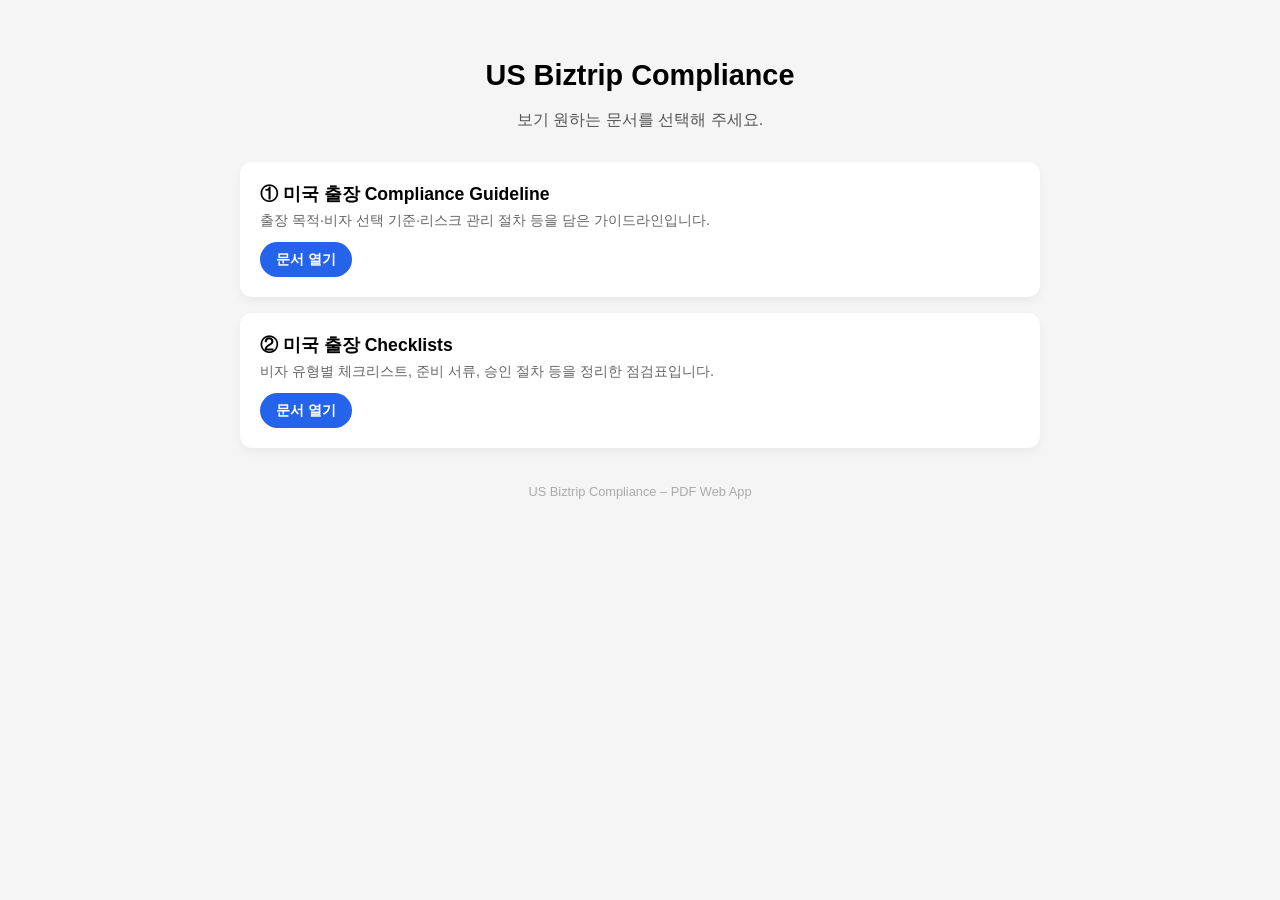
==== index.html @ 579fbba5 "Add files via upload" ====
<!doctype html>
<html lang="ko">
<head>
  <meta charset="utf-8">
  <meta name="viewport" content="width=device-width,initial-scale=1">
  <link rel="manifest" href="manifest.json">
  <meta name="theme-color" content="#ffffff">
  <title>US Biztrip Compliance – PDF Viewer</title>

  <!-- iOS icons & standalone -->
  <link rel="apple-touch-icon" href="icons/icon-192.png">
  <meta name="apple-mobile-web-app-title" content="US Biztrip Compliance">
  <meta name="apple-mobile-web-app-capable" content="yes">

  <style>
    body {
      margin: 0;
      padding: 0;
      font-family: -apple-system, BlinkMacSystemFont, "Segoe UI", Roboto, sans-serif;
      background: #f5f5f5;
    }

    .container {
      max-width: 800px;
      margin: 0 auto;
      padding: 40px 16px;
      text-align: center;
    }

    h1 {
      font-size: 1.8rem;
      margin-bottom: 10px;
    }

    p {
      color: #555;
      margin-bottom: 30px;
      line-height: 1.5;
    }

    .card {
      background: white;
      padding: 20px;
      margin-bottom: 16px;
      border-radius: 12px;
      box-shadow: 0 4px 10px rgba(0,0,0,0.05);
      text-align: left;
    }

    .card-title {
      font-size: 1.1rem;
      font-weight: 600;
      margin-bottom: 5px;
    }

    .card-desc {
      font-size: 0.9rem;
      color: #666;
      margin-bottom: 12px;
    }

    .btn {
      display: inline-block;
      padding: 8px 16px;
      background: #2563eb;
      color: white;
      border-radius: 999px;
      font-size: 0.9rem;
      text-decoration: none;
      font-weight: 600;
    }

    .btn:hover {
      opacity: 0.9;
    }

    footer {
      margin-top: 36px;
      font-size: 0.8rem;
      color: #aaa;
    }
  </style>
</head>

<body>
  <div class="container">
    <h1>US Biztrip Compliance</h1>
    <p>보기 원하는 문서를 선택해 주세요.</p>

    <!-- PDF #1 -->
    <div class="card">
      <div class="card-title">① 미국 출장 Compliance Guideline</div>
      <div class="card-desc">
        출장 목적·비자 선택 기준·리스크 관리 절차 등을 담은 가이드라인입니다.
      </div>
      <!-- pdfjs/viewer.html 은 그대로 두고, file 파라미터만 루트 기준으로 변경 -->
      <a class="btn" href="pdfjs/viewer.html?file=../US-Biztrip-Guideline.pdf#zoom=page-width">
        문서 열기
      </a>
    </div>

    <!-- PDF #2 -->
    <div class="card">
      <div class="card-title">② 미국 출장 Checklists</div>
      <div class="card-desc">
        비자 유형별 체크리스트, 준비 서류, 승인 절차 등을 정리한 점검표입니다.
      </div>
      <a class="btn" href="pdfjs/viewer.html?file=../US-Biztrip-Checklist.pdf#zoom=page-width">
        문서 열기
      </a>
    </div>

    <footer>US Biztrip Compliance – PDF Web App</footer>
  </div>

  <script>
    if ('serviceWorker' in navigator) {
      navigator.serviceWorker.register('service-worker.js').catch(console.error);
    }
  </script>
</body>
</html>
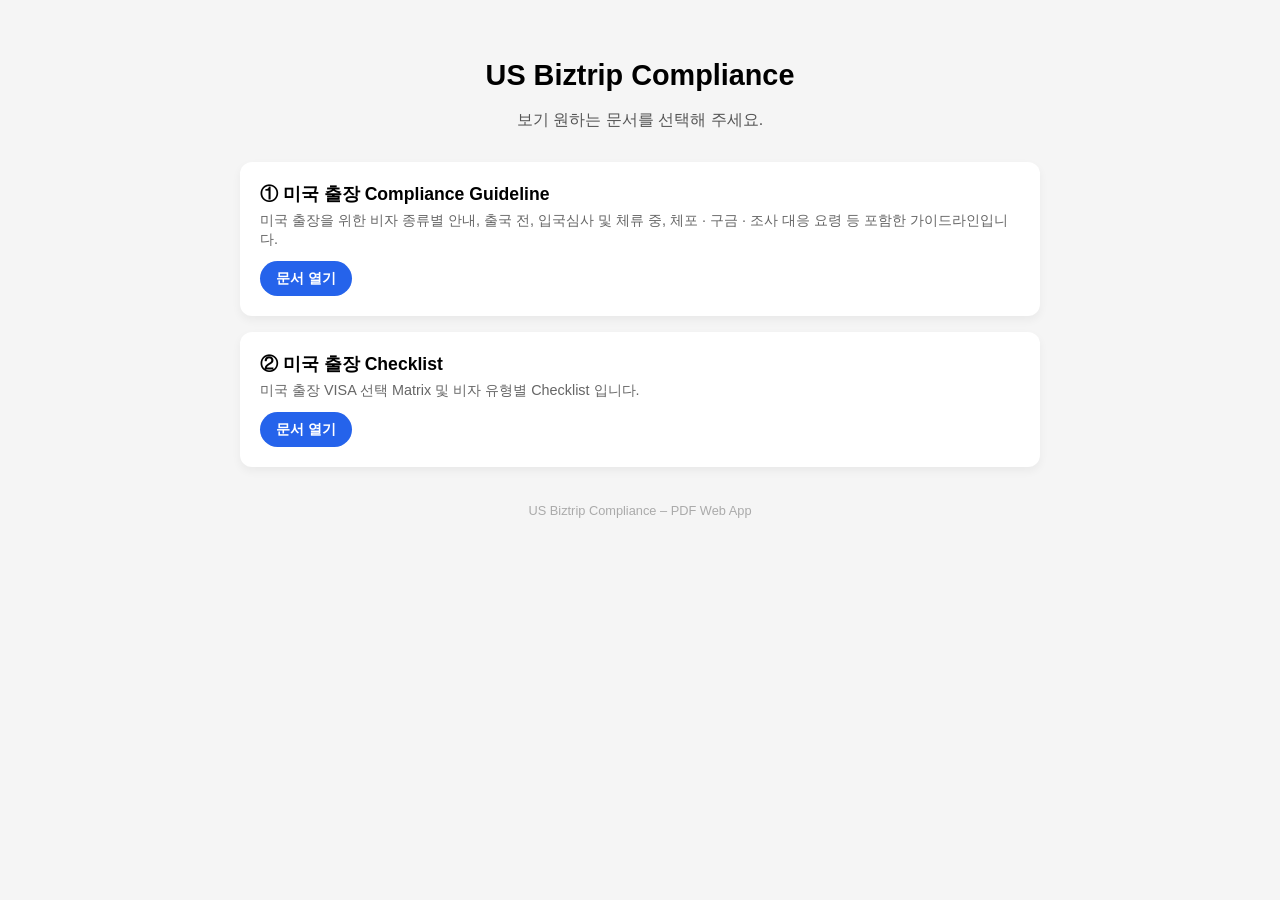
==== commit d5aaf5aa: "Add files via upload" ====
--- a/index.html
+++ b/index.html
@@ -91,7 +91,7 @@
     <div class="card">
       <div class="card-title">① 미국 출장 Compliance Guideline</div>
       <div class="card-desc">
-        출장 목적·비자 선택 기준·리스크 관리 절차 등을 담은 가이드라인입니다.
+        미국 출장을 위한 비자 종류별 안내, 출국 전, 입국심사 및 체류 중, 체포 · 구금 · 조사 대응 요령 등 포함한 가이드라인입니다.
       </div>
       <!-- pdfjs/viewer.html 은 그대로 두고, file 파라미터만 루트 기준으로 변경 -->
       <a class="btn" href="pdfjs/viewer.html?file=../US-Biztrip-Guideline.pdf#zoom=page-width">
@@ -101,9 +101,9 @@
 
     <!-- PDF #2 -->
     <div class="card">
-      <div class="card-title">② 미국 출장 Checklists</div>
+      <div class="card-title">② 미국 출장 Checklist</div>
       <div class="card-desc">
-        비자 유형별 체크리스트, 준비 서류, 승인 절차 등을 정리한 점검표입니다.
+        미국 출장 VISA 선택 Matrix 및 비자 유형별 Checklist 입니다.
       </div>
       <a class="btn" href="pdfjs/viewer.html?file=../US-Biztrip-Checklist.pdf#zoom=page-width">
         문서 열기
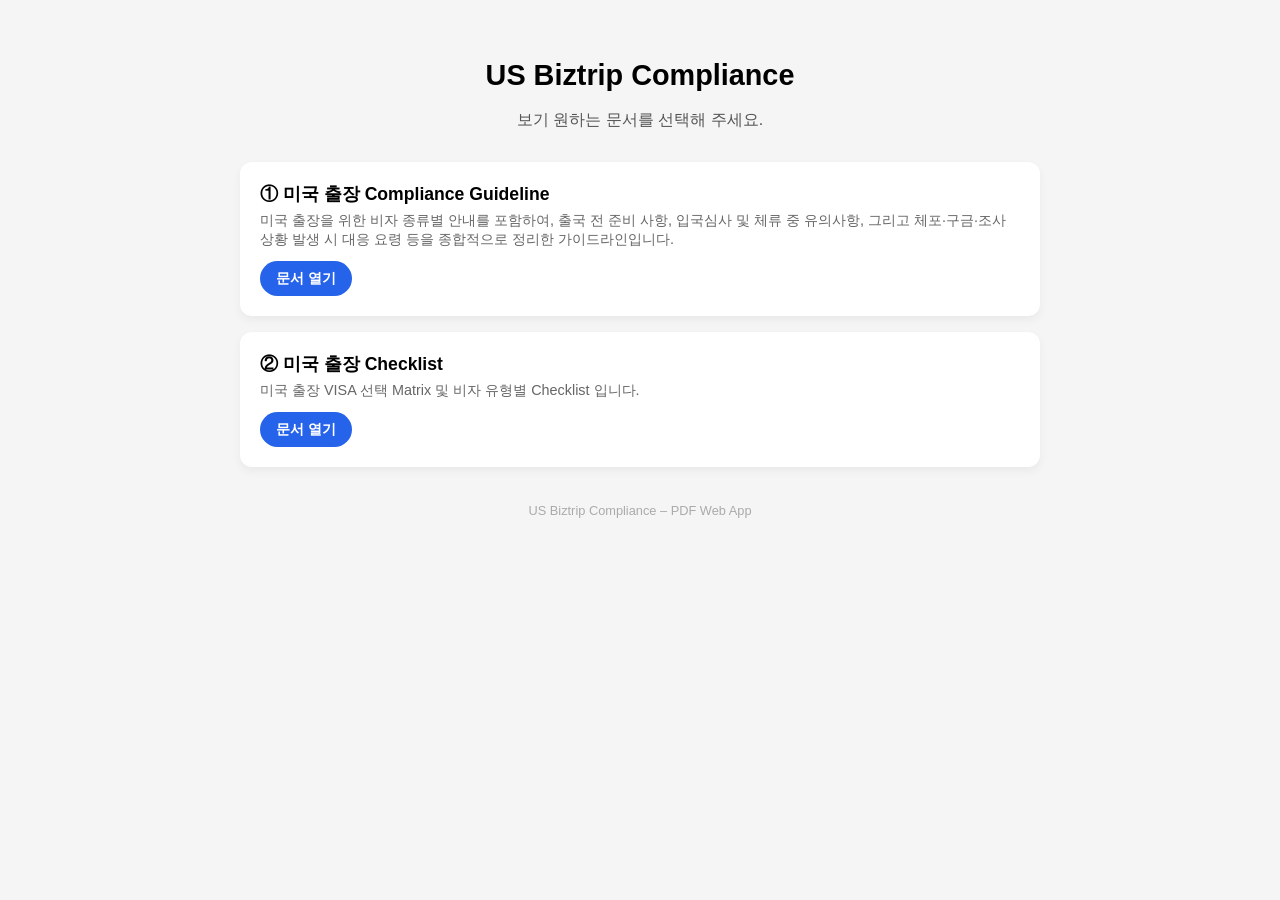
==== commit 282c170b: "Add files via upload" ====
--- a/index.html
+++ b/index.html
@@ -91,7 +91,7 @@
     <div class="card">
       <div class="card-title">① 미국 출장 Compliance Guideline</div>
       <div class="card-desc">
-        미국 출장을 위한 비자 종류별 안내, 출국 전, 입국심사 및 체류 중, 체포 · 구금 · 조사 대응 요령 등 포함한 가이드라인입니다.
+        미국 출장을 위한 비자 종류별 안내를 포함하여, 출국 전 준비 사항, 입국심사 및 체류 중 유의사항, 그리고 체포·구금·조사 상황 발생 시 대응 요령 등을 종합적으로 정리한 가이드라인입니다.
       </div>
       <!-- pdfjs/viewer.html 은 그대로 두고, file 파라미터만 루트 기준으로 변경 -->
       <a class="btn" href="pdfjs/viewer.html?file=../US-Biztrip-Guideline.pdf#zoom=page-width">
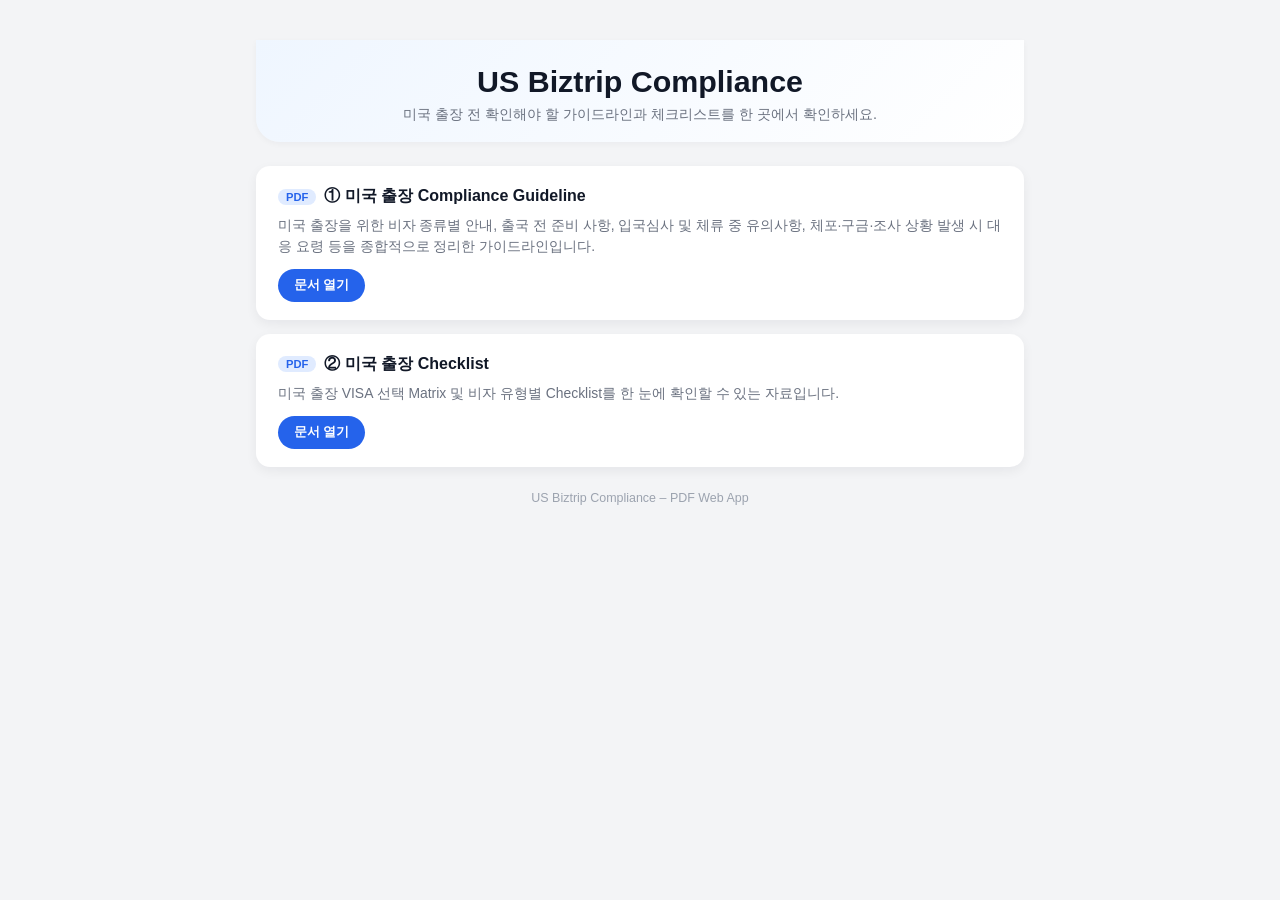
==== commit e1645330: "Add files via upload" ====
--- a/index.html
+++ b/index.html
@@ -5,6 +5,7 @@
   <meta name="viewport" content="width=device-width,initial-scale=1">
   <link rel="manifest" href="manifest.json">
   <meta name="theme-color" content="#ffffff">
+  <meta name="description" content="미국 출장을 위한 비자 안내, 체크리스트 및 컴플라이언스 가이드라인을 PDF로 제공합니다.">
   <title>US Biztrip Compliance – PDF Viewer</title>
 
   <!-- iOS icons & standalone -->
@@ -13,101 +14,191 @@
   <meta name="apple-mobile-web-app-capable" content="yes">
 
   <style>
+    :root {
+      --primary: #2563eb;
+      --primary-soft: #e0ebff;
+      --text-main: #111827;
+      --text-sub: #6b7280;
+      --bg: #f3f4f6;
+      --card-bg: #ffffff;
+      --border-radius: 14px;
+    }
+
+    * {
+      box-sizing: border-box;
+    }
+
     body {
       margin: 0;
       padding: 0;
       font-family: -apple-system, BlinkMacSystemFont, "Segoe UI", Roboto, sans-serif;
-      background: #f5f5f5;
+      background: var(--bg);
+      color: var(--text-main);
     }
 
     .container {
       max-width: 800px;
       margin: 0 auto;
-      padding: 40px 16px;
+      padding: 32px 16px 40px;
+    }
+
+    header {
       text-align: center;
-    }
-
-    h1 {
-      font-size: 1.8rem;
-      margin-bottom: 10px;
-    }
-
-    p {
-      color: #555;
-      margin-bottom: 30px;
+      padding: 24px 16px 18px;
+      margin-bottom: 16px;
+      border-radius: 0 0 24px 24px;
+      background: linear-gradient(135deg, #eff6ff, #ffffff);
+      box-shadow: 0 2px 6px rgba(15, 23, 42, 0.04);
+    }
+
+    header h1 {
+      font-size: 1.7rem;
+      margin: 0 0 6px;
+    }
+
+    header p {
+      margin: 0;
+      color: var(--text-sub);
+      font-size: 0.9rem;
+    }
+
+    .list {
+      margin-top: 24px;
+    }
+
+    .card {
+      background: var(--card-bg);
+      padding: 18px 18px 16px;
+      margin-bottom: 14px;
+      border-radius: var(--border-radius);
+      box-shadow: 0 4px 12px rgba(15, 23, 42, 0.06);
+      display: flex;
+      flex-direction: column;
+      gap: 8px;
+    }
+
+    .card-header {
+      display: flex;
+      align-items: center;
+      gap: 8px;
+    }
+
+    .badge {
+      padding: 2px 8px;
+      border-radius: 999px;
+      font-size: 0.7rem;
+      background: var(--primary-soft);
+      color: var(--primary);
+      font-weight: 600;
+    }
+
+    .card-title {
+      font-size: 1rem;
+      font-weight: 600;
+    }
+
+    .card-desc {
+      font-size: 0.87rem;
+      color: var(--text-sub);
       line-height: 1.5;
     }
 
-    .card {
-      background: white;
-      padding: 20px;
-      margin-bottom: 16px;
-      border-radius: 12px;
-      box-shadow: 0 4px 10px rgba(0,0,0,0.05);
-      text-align: left;
-    }
-
-    .card-title {
-      font-size: 1.1rem;
-      font-weight: 600;
-      margin-bottom: 5px;
-    }
-
-    .card-desc {
-      font-size: 0.9rem;
-      color: #666;
-      margin-bottom: 12px;
+    .btn-row {
+      margin-top: 4px;
     }
 
     .btn {
-      display: inline-block;
+      display: inline-flex;
+      align-items: center;
+      justify-content: center;
+      gap: 4px;
       padding: 8px 16px;
-      background: #2563eb;
+      background: var(--primary);
       color: white;
       border-radius: 999px;
-      font-size: 0.9rem;
+      font-size: 0.87rem;
       text-decoration: none;
       font-weight: 600;
     }
 
+    .btn span {
+      font-size: 0.9em;
+    }
+
     .btn:hover {
-      opacity: 0.9;
+      opacity: 0.95;
+    }
+
+    .btn:active {
+      transform: translateY(1px);
+    }
+
+    .btn:focus-visible {
+      outline: 2px solid #1d4ed8;
+      outline-offset: 3px;
     }
 
     footer {
-      margin-top: 36px;
-      font-size: 0.8rem;
-      color: #aaa;
+      margin-top: 24px;
+      font-size: 0.78rem;
+      color: #9ca3af;
+      text-align: center;
+    }
+
+    @media (min-width: 640px) {
+      .container {
+        padding-top: 40px;
+      }
+      header h1 {
+        font-size: 1.9rem;
+      }
+      .card {
+        padding: 20px 22px 18px;
+      }
     }
   </style>
 </head>
 
 <body>
   <div class="container">
-    <h1>US Biztrip Compliance</h1>
-    <p>보기 원하는 문서를 선택해 주세요.</p>
-
-    <!-- PDF #1 -->
-    <div class="card">
-      <div class="card-title">① 미국 출장 Compliance Guideline</div>
-      <div class="card-desc">
-        미국 출장을 위한 비자 종류별 안내를 포함하여, 출국 전 준비 사항, 입국심사 및 체류 중 유의사항, 그리고 체포·구금·조사 상황 발생 시 대응 요령 등을 종합적으로 정리한 가이드라인입니다.
+    <header>
+      <h1>US Biztrip Compliance</h1>
+      <p>미국 출장 전 확인해야 할 가이드라인과 체크리스트를 한 곳에서 확인하세요.</p>
+    </header>
+
+    <div class="list">
+      <!-- PDF #1 -->
+      <div class="card">
+        <div class="card-header">
+          <span class="badge">PDF</span>
+          <div class="card-title">① 미국 출장 Compliance Guideline</div>
+        </div>
+        <div class="card-desc">
+          미국 출장을 위한 비자 종류별 안내, 출국 전 준비 사항, 입국심사 및 체류 중 유의사항,
+          체포·구금·조사 상황 발생 시 대응 요령 등을 종합적으로 정리한 가이드라인입니다.
+        </div>
+        <div class="btn-row">
+          <a class="btn" href="pdfjs/viewer.html?file=../US-Biztrip-Guideline.pdf#zoom=page-width">
+            <span>문서 열기</span>
+          </a>
+        </div>
       </div>
-      <!-- pdfjs/viewer.html 은 그대로 두고, file 파라미터만 루트 기준으로 변경 -->
-      <a class="btn" href="pdfjs/viewer.html?file=../US-Biztrip-Guideline.pdf#zoom=page-width">
-        문서 열기
-      </a>
-    </div>
-
-    <!-- PDF #2 -->
-    <div class="card">
-      <div class="card-title">② 미국 출장 Checklist</div>
-      <div class="card-desc">
-        미국 출장 VISA 선택 Matrix 및 비자 유형별 Checklist 입니다.
+
+      <!-- PDF #2 -->
+      <div class="card">
+        <div class="card-header">
+          <span class="badge">PDF</span>
+          <div class="card-title">② 미국 출장 Checklist</div>
+        </div>
+        <div class="card-desc">
+          미국 출장 VISA 선택 Matrix 및 비자 유형별 Checklist를 한 눈에 확인할 수 있는 자료입니다.
+        </div>
+        <div class="btn-row">
+          <a class="btn" href="pdfjs/viewer.html?file=../US-Biztrip-Checklist.pdf#zoom=page-width">
+            <span>문서 열기</span>
+          </a>
+        </div>
       </div>
-      <a class="btn" href="pdfjs/viewer.html?file=../US-Biztrip-Checklist.pdf#zoom=page-width">
-        문서 열기
-      </a>
     </div>
 
     <footer>US Biztrip Compliance – PDF Web App</footer>
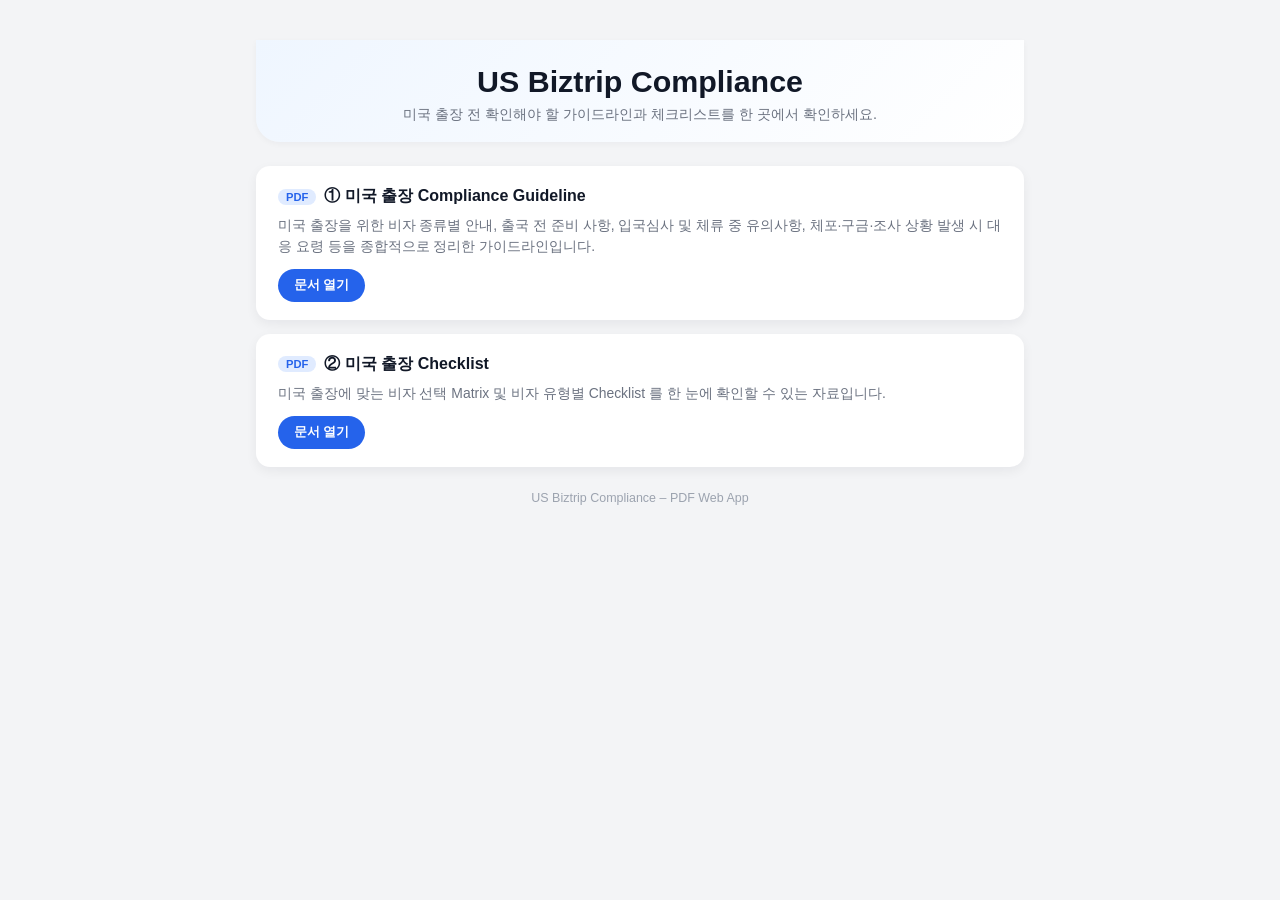
==== commit edf5173e: "Add files via upload" ====
--- a/index.html
+++ b/index.html
@@ -191,7 +191,7 @@
           <div class="card-title">② 미국 출장 Checklist</div>
         </div>
         <div class="card-desc">
-          미국 출장 VISA 선택 Matrix 및 비자 유형별 Checklist를 한 눈에 확인할 수 있는 자료입니다.
+          미국 출장에 맞는 비자 선택 Matrix 및 비자 유형별 Checklist 를 한 눈에 확인할 수 있는 자료입니다.
         </div>
         <div class="btn-row">
           <a class="btn" href="pdfjs/viewer.html?file=../US-Biztrip-Checklist.pdf#zoom=page-width">
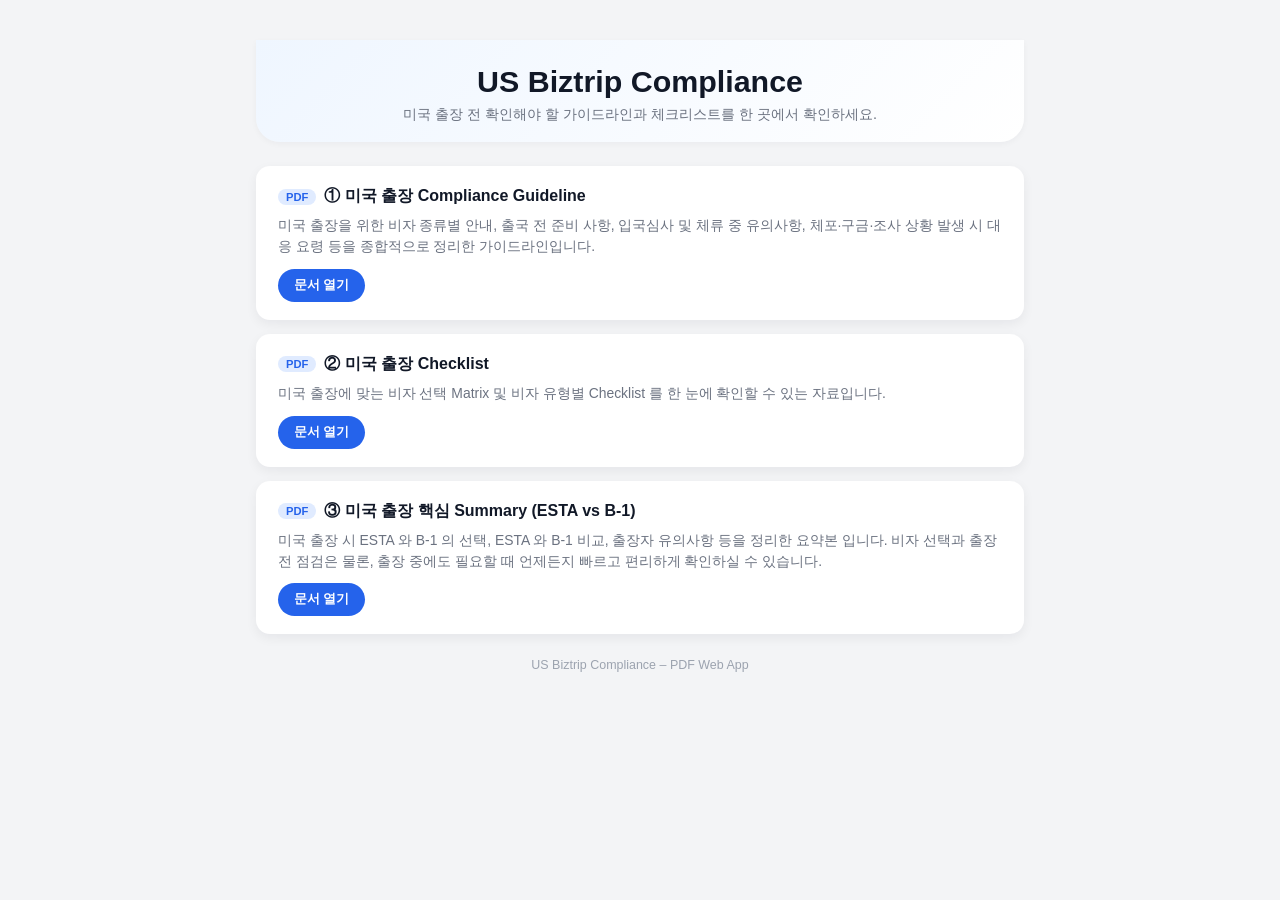
==== commit 9a58965f: "Add files via upload" ====
--- a/index.html
+++ b/index.html
@@ -199,6 +199,23 @@
           </a>
         </div>
       </div>
+
+      <!-- PDF #3: Summary (ESTA vs B-1) -->
+      <div class="card">
+        <div class="card-header">
+          <span class="badge">PDF</span>
+          <div class="card-title">③ 미국 출장 핵심 Summary (ESTA vs B-1)</div>
+        </div>
+        <div class="card-desc">
+          미국 출장 시 ESTA 와 B-1 의 선택, ESTA 와 B-1 비교, 출장자  유의사항 등을 정리한 요약본 입니다.
+          비자 선택과 출장 전 점검은 물론, 출장 중에도 필요할 때 언제든지 빠르고 편리하게 확인하실 수 있습니다.
+        </div>
+        <div class="btn-row">
+          <a class="btn" href="pdfjs/viewer.html?file=../US-Biztrip-Summary.pdf#zoom=page-width">
+            <span>문서 열기</span>
+          </a>
+        </div>
+      </div>
     </div>
 
     <footer>US Biztrip Compliance – PDF Web App</footer>
